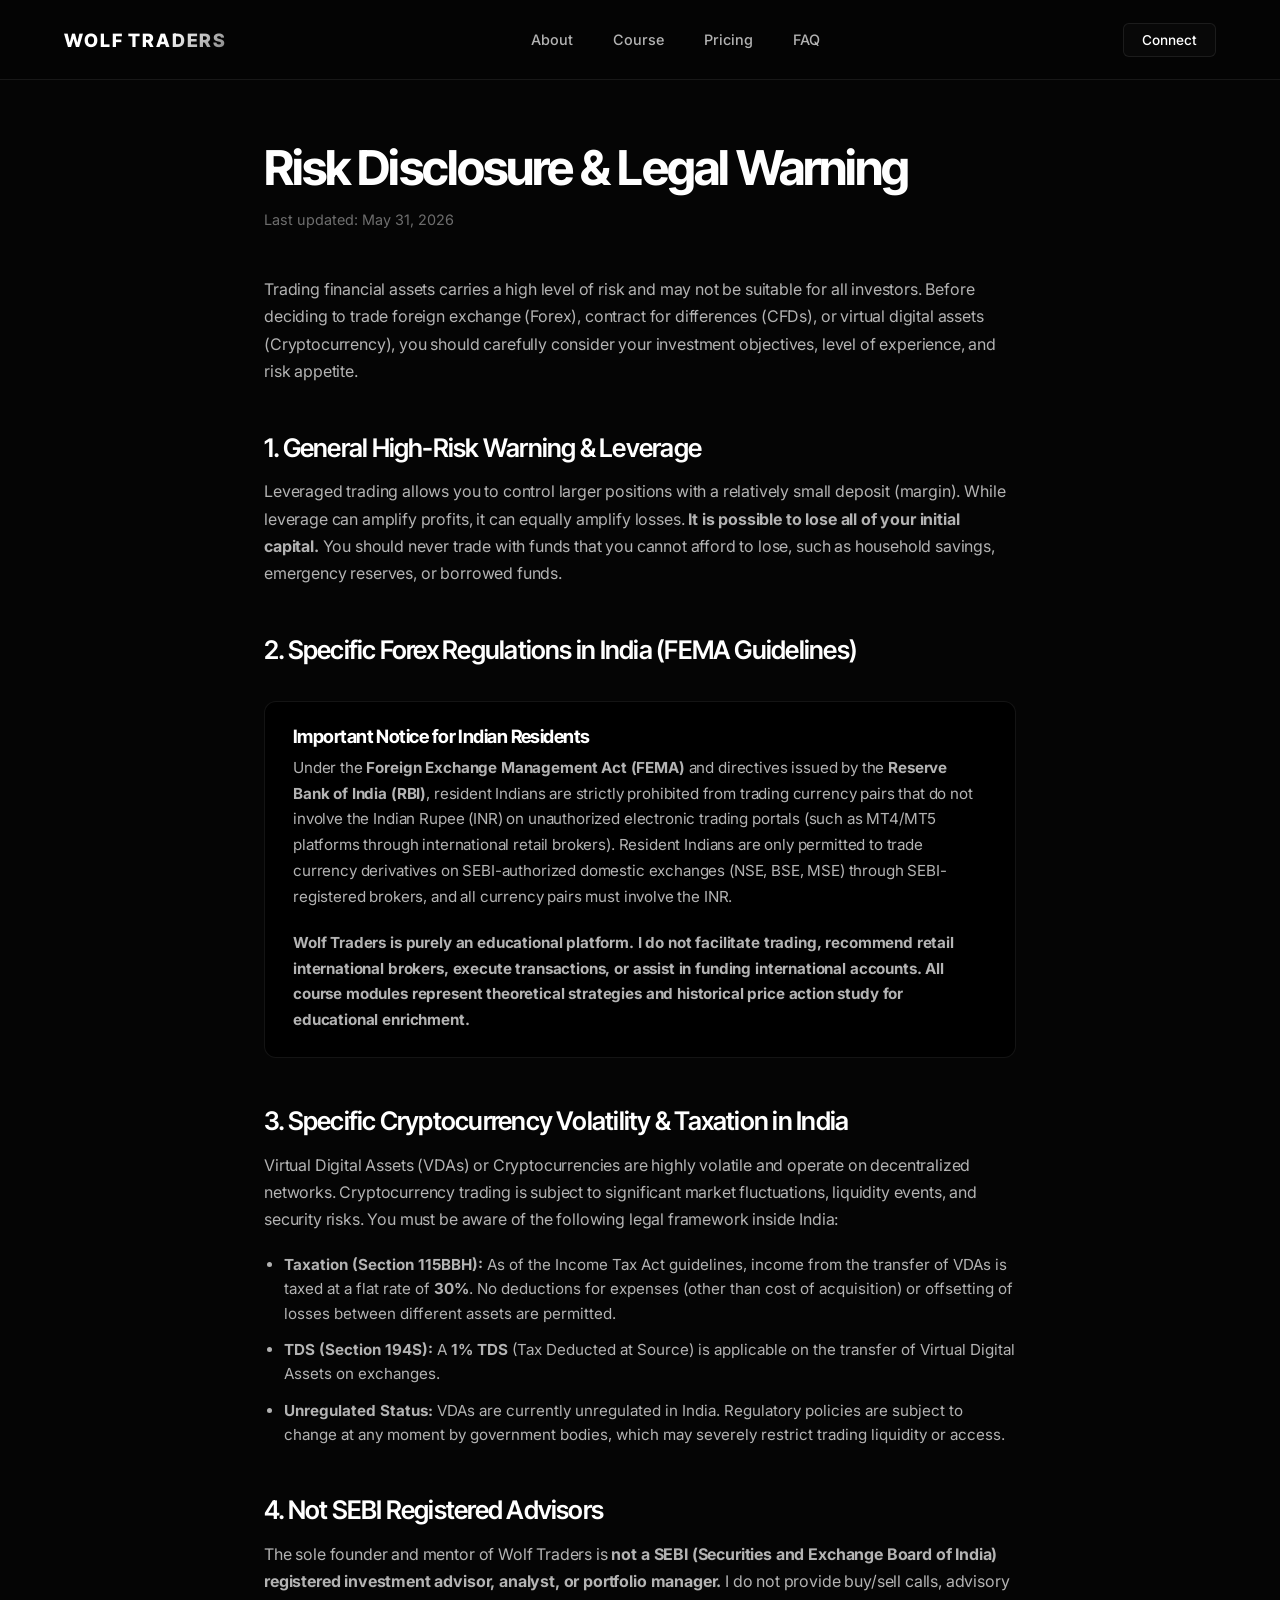
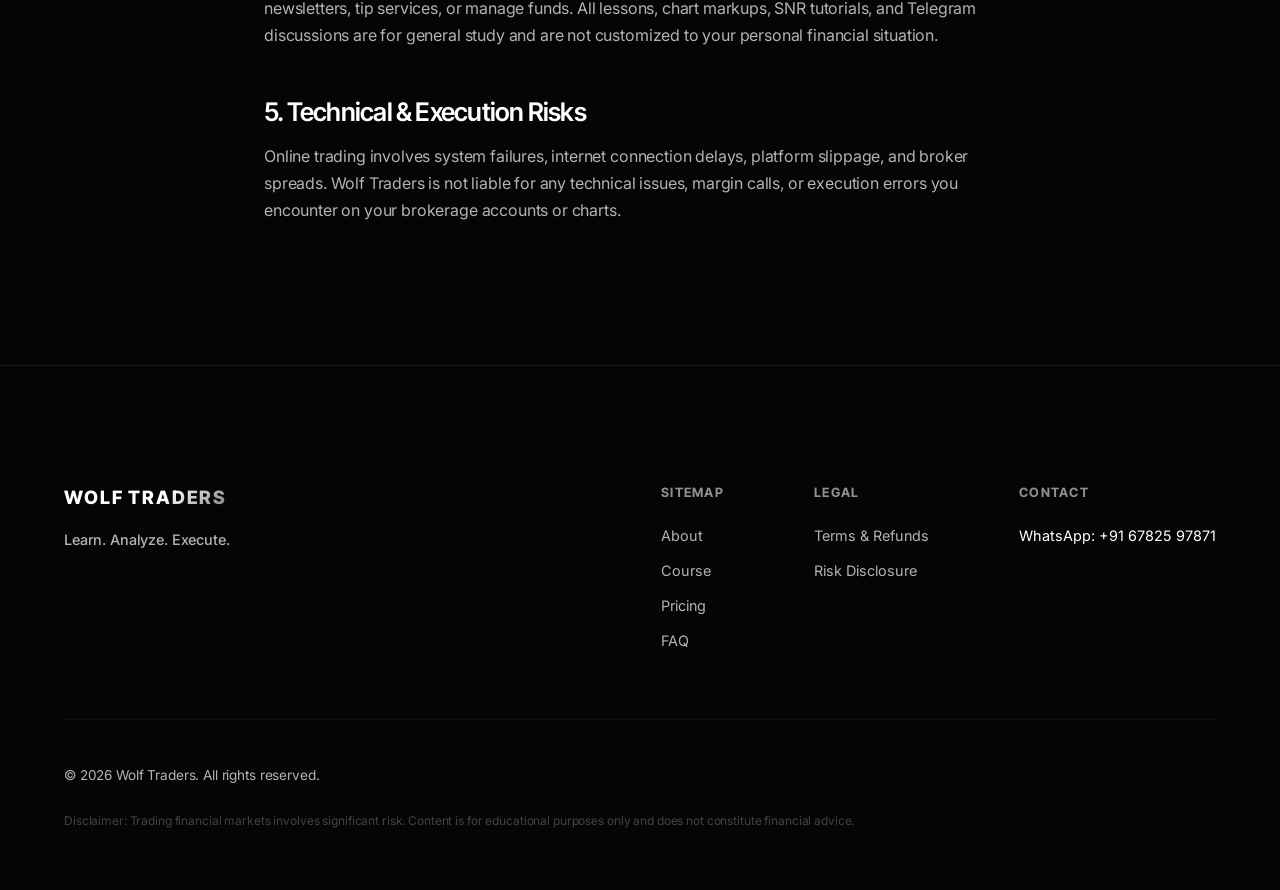
==== risk-disclosure.html @ 2f4d3abe "Add files via upload" ====
<!DOCTYPE html>
<html lang="en">
<head>
    <meta charset="UTF-8">
    <meta name="viewport" content="width=device-width, initial-scale=1.0">
    <meta name="description" content="Risk Disclosure & Legal Disclaimer (Crypto & Forex India) — Wolf Traders.">
    <title>Risk Disclosure — Wolf Traders</title>
    <link rel="stylesheet" href="style.css">
    <!-- Google Fonts -->
    <link rel="preconnect" href="https://fonts.googleapis.com">
    <link rel="preconnect" href="https://fonts.gstatic.com" crossorigin>
    <link href="https://fonts.googleapis.com/css2?family=Inter+Tight:wght@300;400;500;600;700;800&family=Inter:wght@300;400;500;600;700&display=swap" rel="stylesheet">
</head>
<body>
    <!-- Scroll Progress Indicator -->
    <div id="scroll-progress-bar"></div>

    <!-- Navigation Header -->
    <header class="header">
        <div class="header-container">
            <a href="index.html" class="logo-link" id="nav-logo">
                <span class="logo-text">WOLF TRADERS</span>
            </a>
            
            <nav class="nav-menu" id="nav-menu">
                <a href="index.html#about" class="nav-item">About</a>
                <a href="index.html#curriculum" class="nav-item">Course</a>
                <a href="index.html#pricing" class="nav-item">Pricing</a>
                <a href="index.html#faq" class="nav-item">FAQ</a>
            </nav>

            <div class="nav-cta">
                <a href="https://wa.me/916782597871?text=Hi,%20I%20have%20a%20question%20about%20your%20disclaimer." target="_blank" rel="noopener noreferrer" class="btn btn-nav">
                    <span>Connect</span>
                </a>
            </div>
        </div>
    </header>

    <!-- Policy Section -->
    <section class="policy-section">
        <div class="policy-container policy-content">
            <h1>Risk Disclosure & Legal Warning</h1>
            <span class="policy-last-updated">Last updated: May 31, 2026</span>

            <p>Trading financial assets carries a high level of risk and may not be suitable for all investors. Before deciding to trade foreign exchange (Forex), contract for differences (CFDs), or virtual digital assets (Cryptocurrency), you should carefully consider your investment objectives, level of experience, and risk appetite.</p>

            <h2>1. General High-Risk Warning & Leverage</h2>
            <p>Leveraged trading allows you to control larger positions with a relatively small deposit (margin). While leverage can amplify profits, it can equally amplify losses. <strong>It is possible to lose all of your initial capital.</strong> You should never trade with funds that you cannot afford to lose, such as household savings, emergency reserves, or borrowed funds.</p>

            <h2>2. Specific Forex Regulations in India (FEMA Guidelines)</h2>
            <div class="policy-highlight-box">
                <h3>Important Notice for Indian Residents</h3>
                <p>Under the <strong>Foreign Exchange Management Act (FEMA)</strong> and directives issued by the <strong>Reserve Bank of India (RBI)</strong>, resident Indians are strictly prohibited from trading currency pairs that do not involve the Indian Rupee (INR) on unauthorized electronic trading portals (such as MT4/MT5 platforms through international retail brokers). Resident Indians are only permitted to trade currency derivatives on SEBI-authorized domestic exchanges (NSE, BSE, MSE) through SEBI-registered brokers, and all currency pairs must involve the INR.</p>
                <br>
                <p><strong>Wolf Traders is purely an educational platform. I do not facilitate trading, recommend retail international brokers, execute transactions, or assist in funding international accounts. All course modules represent theoretical strategies and historical price action study for educational enrichment.</strong></p>
            </div>

            <h2>3. Specific Cryptocurrency Volatility & Taxation in India</h2>
            <p>Virtual Digital Assets (VDAs) or Cryptocurrencies are highly volatile and operate on decentralized networks. Cryptocurrency trading is subject to significant market fluctuations, liquidity events, and security risks. You must be aware of the following legal framework inside India:</p>
            <ul>
                <li><strong>Taxation (Section 115BBH):</strong> As of the Income Tax Act guidelines, income from the transfer of VDAs is taxed at a flat rate of <strong>30%</strong>. No deductions for expenses (other than cost of acquisition) or offsetting of losses between different assets are permitted.</li>
                <li><strong>TDS (Section 194S):</strong> A <strong>1% TDS</strong> (Tax Deducted at Source) is applicable on the transfer of Virtual Digital Assets on exchanges.</li>
                <li><strong>Unregulated Status:</strong> VDAs are currently unregulated in India. Regulatory policies are subject to change at any moment by government bodies, which may severely restrict trading liquidity or access.</li>
            </ul>

            <h2>4. Not SEBI Registered Advisors</h2>
            <p>The sole founder and mentor of Wolf Traders is <strong>not a SEBI (Securities and Exchange Board of India) registered investment advisor, analyst, or portfolio manager.</strong> I do not provide buy/sell calls, advisory newsletters, tip services, or manage funds. All lessons, chart markups, SNR tutorials, and Telegram discussions are for general study and are not customized to your personal financial situation.</p>

            <h2>5. Technical & Execution Risks</h2>
            <p>Online trading involves system failures, internet connection delays, platform slippage, and broker spreads. Wolf Traders is not liable for any technical issues, margin calls, or execution errors you encounter on your brokerage accounts or charts.</p>
        </div>
    </section>

    <!-- Footer Section -->
    <footer class="footer">
        <div class="container footer-container">
            <div class="footer-top">
                <div class="footer-brand">
                    <a href="index.html" class="logo-link">
                        <span class="logo-text">WOLF TRADERS</span>
                    </a>
                    <p class="footer-tagline">Learn. Analyze. Execute.</p>
                </div>
                <div class="footer-nav-groups">
                    <div class="footer-group">
                        <h5>Sitemap</h5>
                        <a href="index.html#about">About</a>
                        <a href="index.html#curriculum">Course</a>
                        <a href="index.html#pricing">Pricing</a>
                        <a href="index.html#faq">FAQ</a>
                    </div>
                    <div class="footer-group">
                        <h5>Legal</h5>
                        <a href="terms.html">Terms & Refunds</a>
                        <a href="risk-disclosure.html">Risk Disclosure</a>
                    </div>
                    <div class="footer-group">
                        <h5>Contact</h5>
                        <span class="footer-info-item">WhatsApp: +91 67825 97871</span>
                    </div>
                </div>
            </div>
            <div class="footer-bottom">
                <p class="copyright-text">&copy; 2026 Wolf Traders. All rights reserved.</p>
                <div class="footer-bottom-disclaimer">
                    <p>Disclaimer: Trading financial markets involves significant risk. Content is for educational purposes only and does not constitute financial advice.</p>
                </div>
            </div>
        </div>
    </footer>

    <!-- Main JavaScript File -->
    <script src="main.js"></script>
</body>
</html>
---- style.css ----
/* -------------------------------------------------------------
   WOLF TRADERS - CSS Design System & Stylesheet (Minimal Typographic Edition)
   Inspired by Apple, Linear, and Stripe UI
   ------------------------------------------------------------- */

/* Custom Reset & Variables */
:root {
    --bg-primary: #050505;
    --bg-secondary: #0d0d0d;
    --text-primary: #FFFFFF;
    --text-secondary: #B3B3B3;
    
    /* Accents & Glows */
    --accent-silver: #E2E2E2;
    --accent-graphite: #222222;
    --border-color: rgba(255, 255, 255, 0.08);
    --border-color-hover: rgba(255, 255, 255, 0.16);
    
    /* Typography */
    --font-heading: 'Inter Tight', 'Satoshi', 'General Sans', -apple-system, BlinkMacSystemFont, sans-serif;
    --font-body: 'Inter', 'Poppins', -apple-system, BlinkMacSystemFont, sans-serif;
    
    /* Layout */
    --container-width: 1200px;
    --header-height: 80px;
    --transition-smooth: all 0.5s cubic-bezier(0.16, 1, 0.3, 1);
}

*, *::before, *::after {
    box-sizing: border-box;
    margin: 0;
    padding: 0;
}

html {
    scroll-behavior: smooth;
    background-color: var(--bg-primary);
    color: var(--text-primary);
    font-family: var(--font-body);
    -webkit-font-smoothing: antialiased;
    -moz-osx-font-smoothing: grayscale;
}

body {
    overflow-x: hidden;
}

/* Custom Scrollbar */
::-webkit-scrollbar {
    width: 8px;
}

::-webkit-scrollbar-track {
    background: var(--bg-primary);
}

::-webkit-scrollbar-thumb {
    background: #222222;
    border-radius: 4px;
    border: 2px solid var(--bg-primary);
}

::-webkit-scrollbar-thumb:hover {
    background: #333333;
}

/* Base Typography */
h1, h2, h3, h4, h5, h6 {
    font-family: var(--font-heading);
    font-weight: 700;
    letter-spacing: -0.03em;
    line-height: 1.15;
    color: var(--text-primary);
}

p {
    line-height: 1.7;
    color: var(--text-secondary);
    font-size: 1rem;
    font-weight: 400;
    letter-spacing: -0.01em;
}

a {
    color: inherit;
    text-decoration: none;
}

/* Utilities */
.container {
    width: 100%;
    max-width: var(--container-width);
    margin: 0 auto;
    padding: 0 24px;
}

.highlight-text {
    background: linear-gradient(135deg, #FFFFFF 40%, rgba(255, 255, 255, 0.4) 100%);
    -webkit-background-clip: text;
    -webkit-text-fill-color: transparent;
}

/* Buttons */
.btn {
    display: inline-flex;
    align-items: center;
    justify-content: center;
    gap: 10px;
    font-family: var(--font-body);
    font-size: 0.95rem;
    font-weight: 500;
    padding: 14px 28px;
    border-radius: 8px;
    cursor: pointer;
    transition: var(--transition-smooth);
    border: 1px solid transparent;
}

.btn-primary {
    background-color: #FFFFFF;
    color: #000000;
    box-shadow: 0 4px 20px rgba(255, 255, 255, 0.08);
}

.btn-primary:hover {
    transform: translateY(-2px);
    box-shadow: 0 8px 30px rgba(255, 255, 255, 0.2);
}

.btn-secondary {
    background-color: rgba(255, 255, 255, 0.02);
    color: var(--text-primary);
    border: 1px solid var(--border-color);
    backdrop-filter: blur(8px);
    -webkit-backdrop-filter: blur(8px);
}

.btn-secondary:hover {
    background-color: rgba(255, 255, 255, 0.06);
    border-color: var(--border-color-hover);
    transform: translateY(-2px);
}

.btn-nav {
    font-size: 0.85rem;
    padding: 8px 18px;
    background-color: rgba(255, 255, 255, 0.02);
    border: 1px solid var(--border-color);
    color: var(--text-primary);
    border-radius: 6px;
}

.btn-nav:hover {
    border-color: var(--border-color-hover);
    background-color: rgba(255, 255, 255, 0.05);
}

.btn-full-width {
    width: 100%;
}

/* Scroll Progress Bar */
#scroll-progress-bar {
    position: fixed;
    top: 0;
    left: 0;
    height: 3px;
    background: linear-gradient(90deg, #333333, #FFFFFF);
    width: 0%;
    z-index: 1000;
    transition: width 0.1s ease-out;
}

/* Header & Navigation */
.header {
    position: fixed;
    top: 0;
    left: 0;
    width: 100%;
    height: var(--header-height);
    background-color: rgba(5, 5, 5, 0.7);
    backdrop-filter: blur(20px);
    -webkit-backdrop-filter: blur(20px);
    border-bottom: 1px solid var(--border-color);
    z-index: 999;
    transition: var(--transition-smooth);
}

.header-container {
    height: 100%;
    display: flex;
    align-items: center;
    justify-content: space-between;
    max-width: var(--container-width);
    margin: 0 auto;
    padding: 0 24px;
}

.logo-link {
    color: var(--text-primary);
    font-weight: 800;
    font-size: 1.15rem;
    letter-spacing: 0.1em;
    font-family: var(--font-heading);
    transition: var(--transition-smooth);
}

.logo-text {
    background: linear-gradient(135deg, #FFFFFF 60%, rgba(255, 255, 255, 0.5) 100%);
    -webkit-background-clip: text;
    -webkit-text-fill-color: transparent;
}

.nav-menu {
    display: flex;
    align-items: center;
    gap: 40px;
}

.nav-item {
    font-size: 0.9rem;
    font-weight: 500;
    color: var(--text-secondary);
    transition: var(--transition-smooth);
    position: relative;
    padding: 6px 0;
}

.nav-item::after {
    content: '';
    position: absolute;
    bottom: 0;
    left: 0;
    width: 0;
    height: 1px;
    background-color: #FFFFFF;
    transition: var(--transition-smooth);
}

.nav-item:hover {
    color: var(--text-primary);
}

.nav-item:hover::after {
    width: 100%;
}

.mobile-nav-toggle {
    display: none;
    flex-direction: column;
    justify-content: space-between;
    width: 20px;
    height: 12px;
    background: transparent;
    border: none;
    cursor: pointer;
    z-index: 1001;
}

.mobile-nav-toggle .bar {
    width: 100%;
    height: 2px;
    background-color: var(--text-primary);
    transition: var(--transition-smooth);
}

/* Hero Section */
.section-hero {
    position: relative;
    min-height: 100vh;
    padding-top: calc(var(--header-height) + 80px);
    padding-bottom: 100px;
    display: flex;
    align-items: center;
    overflow: hidden;
}

.hero-grid-bg {
    position: absolute;
    top: 0;
    left: 0;
    width: 100%;
    height: 100%;
    z-index: 0;
    background-image: 
        linear-gradient(rgba(255, 255, 255, 0.02) 1px, transparent 1px),
        linear-gradient(90deg, rgba(255, 255, 255, 0.02) 1px, transparent 1px);
    background-size: 50px 50px;
    background-position: center;
    pointer-events: none;
    mask-image: radial-gradient(circle at 50% 40%, rgba(0, 0, 0, 1) 15%, rgba(0, 0, 0, 0) 75%);
    -webkit-mask-image: radial-gradient(circle at 50% 40%, rgba(0, 0, 0, 1) 15%, rgba(0, 0, 0, 0) 75%);
}

.hero-glow {
    position: absolute;
    top: 35%;
    left: 50%;
    transform: translate(-50%, -50%);
    width: 700px;
    height: 700px;
    background: radial-gradient(circle, rgba(255, 255, 255, 0.03) 0%, rgba(0, 0, 0, 0) 70%);
    z-index: 0;
    pointer-events: none;
    border-radius: 50%;
    animation: pulseGlow 10s infinite alternate ease-in-out;
}

@keyframes pulseGlow {
    0% { opacity: 0.8; transform: translate(-50%, -50%) scale(0.95); }
    100% { opacity: 1; transform: translate(-50%, -50%) scale(1.05); }
}

.hero-container {
    position: relative;
    z-index: 1;
}

.hero-content {
    max-width: 860px;
    margin: 0 auto;
    text-align: center;
}

.hero-badge {
    display: inline-flex;
    align-items: center;
    background-color: rgba(255, 255, 255, 0.02);
    border: 1px solid var(--border-color);
    padding: 8px 18px;
    border-radius: 100px;
    font-size: 0.75rem;
    font-weight: 600;
    color: var(--text-secondary);
    letter-spacing: 0.1em;
    text-transform: uppercase;
    margin-bottom: 36px;
    backdrop-filter: blur(4px);
}

.hero-title {
    font-size: 4.5rem;
    line-height: 1.1;
    margin-bottom: 28px;
    font-weight: 800;
    letter-spacing: -0.04em;
}

.hero-desc {
    font-size: 1.3rem;
    color: var(--text-secondary);
    margin-bottom: 48px;
    line-height: 1.6;
    font-weight: 300;
    max-width: 700px;
    margin-left: auto;
    margin-right: auto;
}

.hero-actions {
    display: flex;
    justify-content: center;
    gap: 18px;
    margin-bottom: 100px;
}

.hero-features-row {
    display: flex;
    justify-content: center;
    flex-wrap: wrap;
    gap: 36px;
    border-top: 1px solid var(--border-color);
    padding-top: 48px;
}

.hero-feature-item {
    display: flex;
    align-items: center;
    gap: 12px;
    color: var(--text-secondary);
    font-size: 0.9rem;
    font-weight: 500;
}

.hero-feature-item svg {
    opacity: 0.5;
}

/* Sections Structure */
section {
    padding: 160px 0;
    position: relative;
    border-bottom: 1px solid rgba(255, 255, 255, 0.015);
}

.section-header {
    max-width: 680px;
    margin-bottom: 90px;
}

.section-subtitle {
    display: block;
    font-family: var(--font-heading);
    font-size: 0.75rem;
    font-weight: 600;
    text-transform: uppercase;
    letter-spacing: 0.15em;
    color: var(--text-secondary);
    margin-bottom: 18px;
    opacity: 0.7;
}

.section-title {
    font-size: 3rem;
    margin-bottom: 24px;
    line-height: 1.15;
    letter-spacing: -0.03em;
    font-weight: 700;
}

.section-desc {
    font-size: 1.15rem;
    color: var(--text-secondary);
    font-weight: 300;
    line-height: 1.6;
}

/* Section 2: About */
.about-grid {
    display: grid;
    grid-template-columns: repeat(4, 1fr);
    gap: 24px;
}

/* Premium Dynamic Interactive Card System */
.premium-card {
    position: relative;
    background: #000000;
    border: 1px solid var(--border-color);
    border-radius: 16px;
    padding: 48px 36px;
    overflow: hidden;
    transition: background-color 0.3s ease, border-color 0.3s ease, box-shadow 0.3s ease;
    cursor: pointer;
}

.premium-card:hover {
    border-color: rgba(255, 255, 255, 0.12);
    background-color: #0c0c0c;
    box-shadow: 0 12px 30px rgba(0, 0, 0, 0.4);
}

.col-num {
    font-family: var(--font-heading);
    font-size: 1rem;
    font-weight: 600;
    color: var(--text-primary);
    opacity: 0.5;
    margin-bottom: 20px;
    display: inline-flex;
    align-items: center;
    gap: 8px;
}

.col-num::after {
    content: '';
    display: inline-block;
    width: 24px;
    height: 1px;
    background-color: var(--border-color);
}

.premium-card h3 {
    font-size: 1.35rem;
    margin-bottom: 12px;
    font-weight: 600;
    color: var(--text-primary);
}

.premium-card p {
    font-size: 0.9rem;
    line-height: 1.65;
    color: var(--text-secondary);
}



/* Section 5: Course Curriculum */
.timeline-container {
    max-width: 840px;
    margin: 0 auto;
    border-top: 1px solid var(--border-color);
}

.timeline-item {
    border-bottom: 1px solid var(--border-color);
    transition: var(--transition-smooth);
}

.timeline-header {
    display: flex;
    align-items: center;
    justify-content: space-between;
    padding: 36px 0;
    cursor: pointer;
    user-select: none;
}

.timeline-marker {
    display: flex;
    align-items: center;
    justify-content: center;
    width: 46px;
    height: 46px;
    border-radius: 50%;
    background-color: var(--bg-secondary);
    border: 1px solid var(--border-color);
    margin-right: 28px;
    flex-shrink: 0;
    transition: var(--transition-smooth);
}

.timeline-num {
    font-family: var(--font-heading);
    font-size: 0.95rem;
    font-weight: 600;
    color: var(--text-secondary);
}

.timeline-info {
    flex-grow: 1;
    margin-right: 28px;
}

.timeline-info h3 {
    font-size: 1.4rem;
    font-weight: 600;
    margin-bottom: 8px;
    transition: var(--transition-smooth);
}

.timeline-summary {
    font-size: 0.95rem;
    color: var(--text-secondary);
}

.timeline-toggle-icon {
    position: relative;
    width: 14px;
    height: 14px;
    flex-shrink: 0;
    transition: var(--transition-smooth);
}

.timeline-toggle-icon::before,
.timeline-toggle-icon::after {
    content: '';
    position: absolute;
    background-color: var(--text-secondary);
    transition: var(--transition-smooth);
}

.timeline-toggle-icon::before {
    top: 6px;
    left: 0;
    width: 14px;
    height: 2px;
}

.timeline-toggle-icon::after {
    top: 0;
    left: 6px;
    width: 2px;
    height: 14px;
}

.timeline-content {
    max-height: 0;
    overflow: hidden;
    transition: max-height 0.5s cubic-bezier(0.16, 1, 0.3, 1);
}

.timeline-inner-content {
    padding-bottom: 44px;
    padding-left: 74px;
    max-width: 700px;
}

.timeline-inner-content p {
    font-size: 0.95rem;
    color: var(--text-secondary);
    line-height: 1.6;
}

/* Expand state */
.timeline-item.active {
    background-color: rgba(255, 255, 255, 0.015);
}

.timeline-item.active .timeline-marker {
    border-color: #FFFFFF;
    background-color: #FFFFFF;
}

.timeline-item.active .timeline-num {
    color: #000000;
}

.timeline-item.active .timeline-info h3 {
    color: #FFFFFF;
}

.timeline-item.active .timeline-toggle-icon {
    transform: rotate(135deg);
}

.timeline-item.active .timeline-toggle-icon::before,
.timeline-item.active .timeline-toggle-icon::after {
    background-color: #FFFFFF;
}

/* Section 8: Pricing */
.section-pricing {
    background-color: var(--bg-primary);
    overflow: hidden;
    border-top: 1px solid rgba(255, 255, 255, 0.02);
}

.pricing-grid {
    position: relative;
    z-index: 1;
    display: grid;
    grid-template-columns: repeat(2, 1fr);
    gap: 32px;
    max-width: 960px;
    margin: 0 auto;
}

.pricing-card {
    background-color: #000000;
    border: 1px solid var(--border-color);
    border-radius: 12px;
    padding: 44px 36px;
    text-align: left;
    display: flex;
    flex-direction: column;
    transition: background-color 0.3s ease, border-color 0.3s ease, box-shadow 0.3s ease;
}

.pricing-card:hover {
    border-color: rgba(255, 255, 255, 0.12);
    background-color: #0a0a0a;
    box-shadow: 0 12px 30px rgba(0, 0, 0, 0.4);
}

.pricing-card .pricing-header-info h3 {
    font-size: 1.6rem;
    margin-bottom: 8px;
    text-align: left;
}

.pricing-card .pricing-header-info p {
    font-size: 0.9rem;
    color: var(--text-secondary);
    margin: 0 0 32px 0;
    max-width: 100%;
    line-height: 1.5;
    text-align: left;
}

.pricing-card .pricing-amount-block {
    display: flex;
    align-items: baseline;
    justify-content: flex-start;
    gap: 6px;
    margin-bottom: 32px;
}

.pricing-card .pricing-amount-block .currency {
    font-family: var(--font-heading);
    font-size: 1.75rem;
    font-weight: 500;
}

.pricing-card .pricing-amount-block .amount {
    font-family: var(--font-heading);
    font-size: 3.5rem;
    font-weight: 800;
    line-height: 1;
}

.pricing-card .pricing-amount-block .period {
    font-size: 0.95rem;
    opacity: 0.6;
}

.pricing-card .pricing-includes-divider {
    font-family: var(--font-heading);
    font-size: 0.7rem;
    font-weight: 600;
    text-transform: uppercase;
    letter-spacing: 0.12em;
    color: var(--text-secondary);
    margin-bottom: 24px;
    display: flex;
    align-items: center;
    gap: 16px;
    opacity: 0.6;
}

.pricing-card .pricing-includes-divider::before {
    display: none;
}

.pricing-card .pricing-includes-divider::after {
    content: '';
    flex-grow: 1;
    height: 1px;
    background-color: var(--border-color);
}

.pricing-card .pricing-features {
    list-style: none;
    display: flex;
    flex-direction: column;
    gap: 18px;
    margin: 0 0 44px 0;
    padding: 0;
    max-width: 100%;
    text-align: left;
}

.pricing-card .pricing-features li {
    display: flex;
    align-items: flex-start;
    gap: 12px;
    font-size: 0.9rem;
    color: var(--text-secondary);
    line-height: 1.4;
}

.pricing-card .pricing-features li svg {
    margin-top: 2px;
    flex-shrink: 0;
}

.pricing-check-icon {
    color: #FFFFFF;
}

/* Section 9: FAQ */
.faq-container {
    max-width: 840px;
    margin: 0 auto;
    border-top: 1px solid var(--border-color);
}

.faq-item {
    border-bottom: 1px solid var(--border-color);
    transition: var(--transition-smooth);
}

.faq-question {
    display: flex;
    align-items: center;
    justify-content: space-between;
    padding: 36px 0;
    cursor: pointer;
    user-select: none;
}

.faq-question h3 {
    font-size: 1.3rem;
    font-weight: 500;
    transition: var(--transition-smooth);
}

.faq-toggle-icon {
    position: relative;
    width: 12px;
    height: 12px;
    flex-shrink: 0;
    transition: var(--transition-smooth);
}

.faq-toggle-icon::before,
.faq-toggle-icon::after {
    content: '';
    position: absolute;
    background-color: var(--text-secondary);
    transition: var(--transition-smooth);
}

.faq-toggle-icon::before {
    top: 5px;
    left: 0;
    width: 12px;
    height: 2px;
}

.faq-toggle-icon::after {
    top: 0;
    left: 5px;
    width: 2px;
    height: 12px;
}

.faq-answer {
    max-height: 0;
    overflow: hidden;
    transition: max-height 0.5s cubic-bezier(0.16, 1, 0.3, 1);
}

.faq-inner-answer {
    padding-bottom: 36px;
    max-width: 740px;
}

.faq-inner-answer p {
    font-size: 0.95rem;
    line-height: 1.7;
}

/* Expand state FAQ */
.faq-item.active .faq-question h3 {
    color: #FFFFFF;
}

.faq-item.active .faq-toggle-icon {
    transform: rotate(135deg);
}

.faq-item.active .faq-toggle-icon::before,
.faq-item.active .faq-toggle-icon::after {
    background-color: #FFFFFF;
}

/* Footer Section */
.footer {
    background-color: var(--bg-primary);
    border-top: 1px solid var(--border-color);
    padding: 120px 0 60px 0;
}

.footer-container {
    display: flex;
    flex-direction: column;
    gap: 70px;
}

.footer-top {
    display: flex;
    justify-content: space-between;
    flex-wrap: wrap;
    gap: 48px;
}

.footer-brand {
    max-width: 300px;
}

.footer-tagline {
    font-size: 0.9rem;
    margin-top: 20px;
    font-weight: 500;
}

.footer-nav-groups {
    display: flex;
    gap: 90px;
    flex-wrap: wrap;
}

.footer-group {
    display: flex;
    flex-direction: column;
    gap: 18px;
}

.footer-group h5 {
    font-size: 0.8rem;
    text-transform: uppercase;
    letter-spacing: 0.1em;
    color: var(--text-secondary);
    margin-bottom: 8px;
    opacity: 0.8;
}

.footer-group a {
    font-size: 0.9rem;
    color: var(--text-secondary);
    transition: var(--transition-smooth);
}

.footer-group a:hover {
    color: #FFFFFF;
}

.footer-info-item {
    font-size: 0.9rem;
}

.footer-bottom {
    border-top: 1px solid rgba(255, 255, 255, 0.03);
    padding-top: 44px;
    display: flex;
    flex-direction: column;
    gap: 24px;
}

.copyright-text {
    font-size: 0.85rem;
    color: var(--text-secondary);
}

.footer-bottom-disclaimer {
    max-width: 960px;
}

.footer-bottom-disclaimer p {
    font-size: 0.75rem;
    color: var(--text-secondary);
    opacity: 0.35;
    line-height: 1.6;
}

/* Fade Up Animations */
.animate-fade-in {
    opacity: 0;
    transform: translateY(24px);
    transition: opacity 1.2s cubic-bezier(0.16, 1, 0.3, 1), transform 1.2s cubic-bezier(0.16, 1, 0.3, 1);
}

.animate-fade-in.visible {
    opacity: 1;
    transform: translateY(0);
}

.animate-text-reveal {
    opacity: 0;
    transform: translateY(34px);
    transition: opacity 1.4s cubic-bezier(0.16, 1, 0.3, 1), transform 1.4s cubic-bezier(0.16, 1, 0.3, 1);
}

.animate-text-reveal.visible {
    opacity: 1;
    transform: translateY(0);
}

/* Mobile Responsiveness */
@media (max-width: 1024px) {
    .about-grid {
        grid-template-columns: repeat(2, 1fr);
    }

    .timeline-container {
        max-width: 100%;
    }
}

@media (max-width: 768px) {
    :root {
        --header-height: 70px;
    }
    
    section {
        padding: 90px 0;
    }

    .section-title {
        font-size: 2.35rem;
    }

    .hero-title {
        font-size: 2.85rem;
    }

    .hero-desc {
        font-size: 1.15rem;
    }

    .hero-actions {
        flex-direction: column;
        align-items: center;
        gap: 12px;
    }

    .hero-actions .btn {
        width: 100%;
        max-width: 320px;
    }

    .mobile-nav-toggle {
        display: flex;
    }

    .nav-menu {
        position: fixed;
        top: var(--header-height);
        left: 0;
        width: 100%;
        height: calc(100vh - var(--header-height));
        background-color: var(--bg-primary);
        flex-direction: column;
        align-items: flex-start;
        padding: 40px 24px;
        gap: 28px;
        transform: translateY(-100%);
        opacity: 0;
        transition: transform 0.5s cubic-bezier(0.16, 1, 0.3, 1), opacity 0.5s cubic-bezier(0.16, 1, 0.3, 1);
        z-index: 1000;
        border-top: 1px solid var(--border-color);
        pointer-events: none;
    }

    .nav-menu.active {
        transform: translateY(0);
        opacity: 1;
        pointer-events: auto;
    }

    .nav-cta {
        display: none;
    }

    .nav-item {
        font-size: 1.3rem;
        font-weight: 500;
    }

    .about-grid {
        grid-template-columns: 1fr;
    }

    .pricing-grid {
        grid-template-columns: 1fr;
        gap: 24px;
    }

    .pricing-card {
        padding: 40px 24px;
    }

    /* Hamburger Animation */
    .mobile-nav-toggle.active .bar:nth-child(1) {
        transform: translateY(5px) rotate(45deg);
    }
    
    .mobile-nav-toggle.active .bar:nth-child(2) {
        opacity: 0;
    }
    
    .mobile-nav-toggle.active .bar:nth-child(3) {
        transform: translateY(-5px) rotate(-45deg);
    }

    .timeline-inner-content {
        padding-left: 20px;
        padding-bottom: 24px;
    }
}

/* Extra Mobile Phone Responsiveness */
@media (max-width: 480px) {
    :root {
        --header-height: 65px;
    }

    section {
        padding: 60px 0;
    }

    .hero-title {
        font-size: 2.25rem;
        margin-bottom: 20px;
    }

    .hero-desc {
        font-size: 1rem;
        margin-bottom: 32px;
    }

    .hero-features-row {
        gap: 16px;
        padding-top: 32px;
    }

    .hero-feature-item {
        font-size: 0.85rem;
        gap: 8px;
    }

    .section-title {
        font-size: 1.85rem;
        margin-bottom: 16px;
    }

    .section-header {
        margin-bottom: 44px;
    }

    .timeline-marker {
        width: 38px;
        height: 38px;
        margin-right: 16px;
    }

    .timeline-num {
        font-size: 0.85rem;
    }

    .timeline-info {
        margin-right: 16px;
    }

    .timeline-info h3 {
        font-size: 1.15rem;
    }

    .timeline-summary {
        font-size: 0.85rem;
    }

    .timeline-inner-content {
        padding-left: 0;
    }

    .premium-card {
        padding: 32px 20px;
    }

    .pricing-card {
        padding: 32px 20px;
    }

    .pricing-card .pricing-header-info h3 {
        font-size: 1.4rem;
    }

    .pricing-card .pricing-amount-block .amount {
        font-size: 2.85rem;
    }

    .policy-content h1 {
        font-size: 2.2rem;
    }

    .policy-content h2 {
        font-size: 1.35rem;
        margin-top: 36px;
    }
}


/* Policy & Disclaimer Pages */
.policy-section {
    padding-top: calc(var(--header-height) + 60px);
    padding-bottom: 120px;
    background-color: var(--bg-primary);
}

.policy-container {
    max-width: 800px;
    margin: 0 auto;
    padding: 0 24px;
}

.policy-content h1 {
    font-size: 3rem;
    margin-bottom: 16px;
    letter-spacing: -0.04em;
}

.policy-last-updated {
    font-size: 0.9rem;
    color: var(--text-secondary);
    opacity: 0.6;
    margin-bottom: 48px;
    display: block;
}

.policy-content h2 {
    font-size: 1.6rem;
    margin-top: 48px;
    margin-bottom: 16px;
    font-weight: 600;
}

.policy-content p {
    margin-bottom: 20px;
    font-size: 1rem;
    line-height: 1.7;
    color: var(--text-secondary);
}

.policy-content ul {
    margin-bottom: 24px;
    padding-left: 20px;
}

.policy-content li {
    margin-bottom: 12px;
    color: var(--text-secondary);
    font-size: 0.95rem;
    line-height: 1.6;
}

.policy-highlight-box {
    background-color: #000000;
    border: 1px solid var(--border-color);
    padding: 24px 28px;
    border-radius: 12px;
    margin: 36px 0;
}

.policy-highlight-box h3 {
    font-size: 1.15rem;
    margin-bottom: 8px;
    color: var(--text-primary);
}

.policy-highlight-box p {
    margin-bottom: 0;
    font-size: 0.95rem;
    color: var(--text-secondary);
}

/* Featured pricing card styling */
.pricing-card.featured {
    border-color: rgba(255, 255, 255, 0.2);
    box-shadow: 0 10px 40px rgba(255, 255, 255, 0.05);
    position: relative;
    transform: scale(1.02);
}

/* Subtle glow overlay on top right of featured card */
.pricing-card.featured::before {
    content: '';
    position: absolute;
    top: 0;
    left: 0;
    width: 100%;
    height: 100%;
    border-radius: 16px;
    background: radial-gradient(circle at top right, rgba(255, 255, 255, 0.04), transparent 60%);
    pointer-events: none;
}

/* Featured Badge styling */
.featured-badge {
    position: absolute;
    top: -14px;
    right: 24px;
    background-color: #FFFFFF;
    color: #000000;
    font-size: 0.75rem;
    font-weight: 700;
    text-transform: uppercase;
    letter-spacing: 0.06em;
    padding: 4px 14px;
    border-radius: 99px;
    box-shadow: 0 4px 12px rgba(255, 255, 255, 0.15);
}

/* Media query adjustment for transformed scaling on mobile screens */
@media (max-width: 768px) {
    .pricing-card.featured {
        transform: scale(1);
        margin-top: 12px;
    }
}

/* =============================================================
   UPI Checkout Modal Styles
   ============================================================= */
.modal-overlay {
    position: fixed;
    top: 0;
    left: 0;
    width: 100%;
    height: 100%;
    background-color: rgba(5, 5, 5, 0.9);
    backdrop-filter: blur(12px);
    -webkit-backdrop-filter: blur(12px);
    display: flex;
    align-items: center;
    justify-content: center;
    z-index: 10000;
    opacity: 0;
    pointer-events: none;
    transition: opacity 0.4s cubic-bezier(0.16, 1, 0.3, 1);
}

.modal-overlay.active {
    opacity: 1;
    pointer-events: auto;
}

.modal-card {
    background-color: #0c0c0c;
    border: 1px solid var(--border-color);
    border-radius: 16px;
    width: 90%;
    max-width: 440px;
    padding: 36px 32px;
    position: relative;
    transform: translateY(20px);
    transition: transform 0.4s cubic-bezier(0.16, 1, 0.3, 1);
    box-shadow: 0 24px 60px rgba(0, 0, 0, 0.8);
}

.modal-overlay.active .modal-card {
    transform: translateY(0);
}

.modal-close-btn {
    position: absolute;
    top: 20px;
    right: 20px;
    background: transparent;
    border: none;
    color: var(--text-secondary);
    font-size: 1.8rem;
    cursor: pointer;
    line-height: 1;
    transition: color 0.2s ease;
}

.modal-close-btn:hover {
    color: #FFFFFF;
}

.modal-header {
    text-align: center;
    margin-bottom: 28px;
}

.modal-badge {
    display: inline-block;
    background-color: rgba(255, 255, 255, 0.04);
    color: var(--text-secondary);
    border: 1px solid var(--border-color);
    font-size: 0.7rem;
    font-weight: 600;
    text-transform: uppercase;
    letter-spacing: 0.08em;
    padding: 4px 12px;
    border-radius: 99px;
    margin-bottom: 12px;
}

.modal-header h3 {
    font-size: 1.45rem;
    font-weight: 700;
    margin-bottom: 8px;
}

.modal-price-block {
    display: flex;
    align-items: baseline;
    justify-content: center;
    gap: 4px;
}

.modal-price-block .currency {
    font-size: 1.25rem;
    font-weight: 500;
}

.modal-price-block #modal-plan-amount {
    font-family: var(--font-heading);
    font-size: 2.25rem;
    font-weight: 800;
    line-height: 1;
}

.modal-price-block .period {
    font-size: 0.85rem;
    opacity: 0.6;
}

/* Modal Body */
.qr-container {
    text-align: center;
    margin-bottom: 28px;
}

.qr-instruction {
    font-size: 0.85rem;
    color: var(--text-secondary);
    margin-bottom: 16px;
    line-height: 1.45;
}

.qr-wrapper {
    background-color: #FFFFFF;
    padding: 16px;
    border-radius: 12px;
    display: inline-block;
    box-shadow: 0 4px 20px rgba(255, 255, 255, 0.05);
}

.qr-wrapper img {
    display: block;
    width: 180px;
    height: 180px;
}

.mobile-upi-pay-wrapper {
    display: block;
    margin-bottom: 28px;
    text-align: center;
}

/* Screenshot instruction area */
.screenshot-instruction-wrapper {
    background-color: rgba(255, 255, 255, 0.02);
    border: 1px dashed var(--border-color);
    border-radius: 12px;
    padding: 18px;
    margin-bottom: 28px;
    text-align: center;
}

.screenshot-title {
    font-size: 0.9rem;
    font-weight: 600;
    color: var(--text-primary);
    margin-bottom: 8px;
    letter-spacing: -0.01em;
}

.screenshot-desc {
    font-size: 0.8rem;
    color: var(--text-secondary);
    line-height: 1.5;
}

/* UPI App Buttons Grid for Mobile */
.upi-apps-grid {
    display: flex;
    flex-direction: column;
    gap: 12px;
    margin-bottom: 16px;
}

.btn-upi-app {
    font-size: 0.9rem;
    font-weight: 600;
    padding: 14px 20px;
    border-radius: 8px;
    display: flex;
    align-items: center;
    justify-content: center;
    transition: var(--transition-smooth);
    border: none;
    cursor: pointer;
}

.btn-gpay {
    background-color: #FFFFFF;
    color: #000000;
    border: 1px solid var(--border-color);
}

.btn-gpay:hover {
    background-color: #f5f5f5;
}

.btn-phonepe {
    background-color: #5f259f;
    color: #FFFFFF;
}

.btn-phonepe:hover {
    background-color: #4f1d85;
}

.btn-paytm {
    background-color: #00baf2;
    color: #FFFFFF;
}

.btn-paytm:hover {
    background-color: #00a4d5;
}

/* Button States */
button:disabled {
    opacity: 0.35;
    cursor: not-allowed;
    pointer-events: none;
}

/* Media Query to show/hide QR Code and UPI Intent Button */
@media (max-width: 600px) {
    .qr-container {
        display: none; /* Hide QR code on mobile devices */
    }
    .mobile-upi-pay-wrapper {
        display: block; /* Show direct payment button on mobile */
    }
    .modal-card {
        padding: 28px 24px;
    }
}
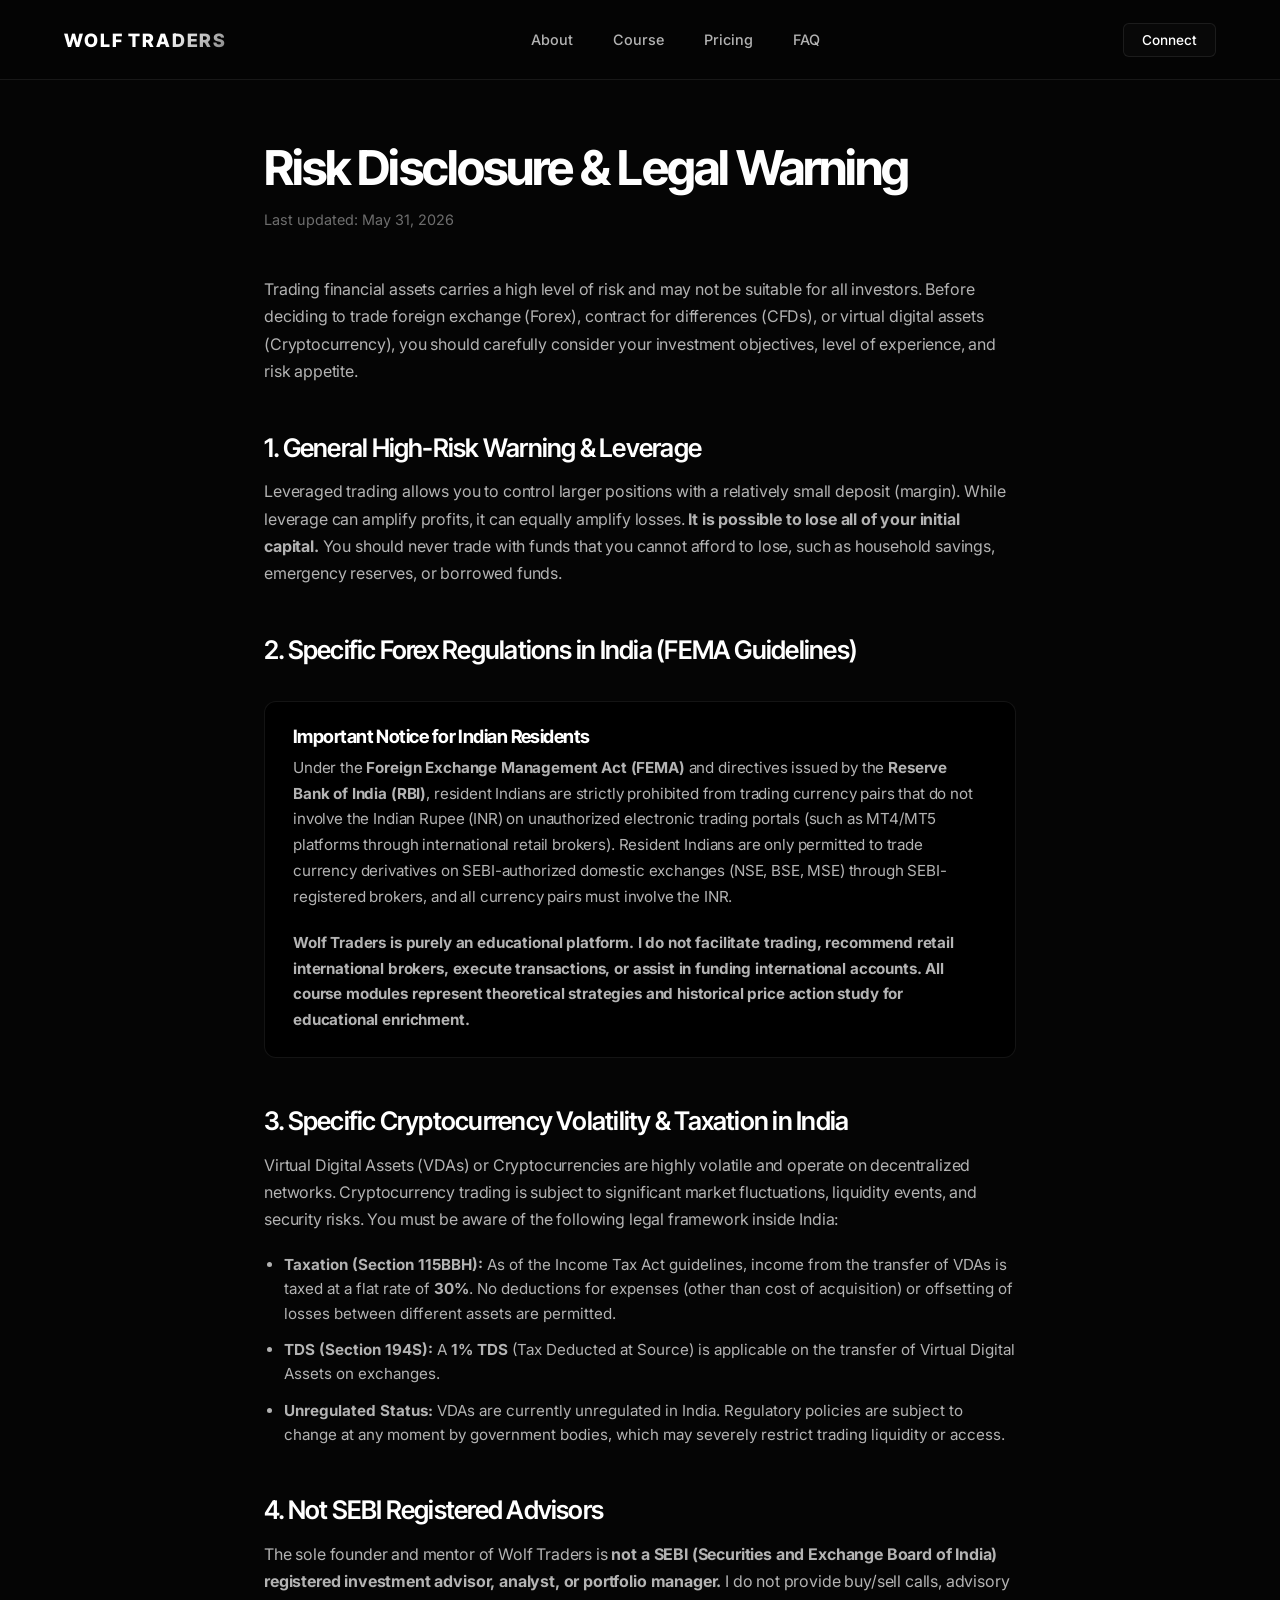
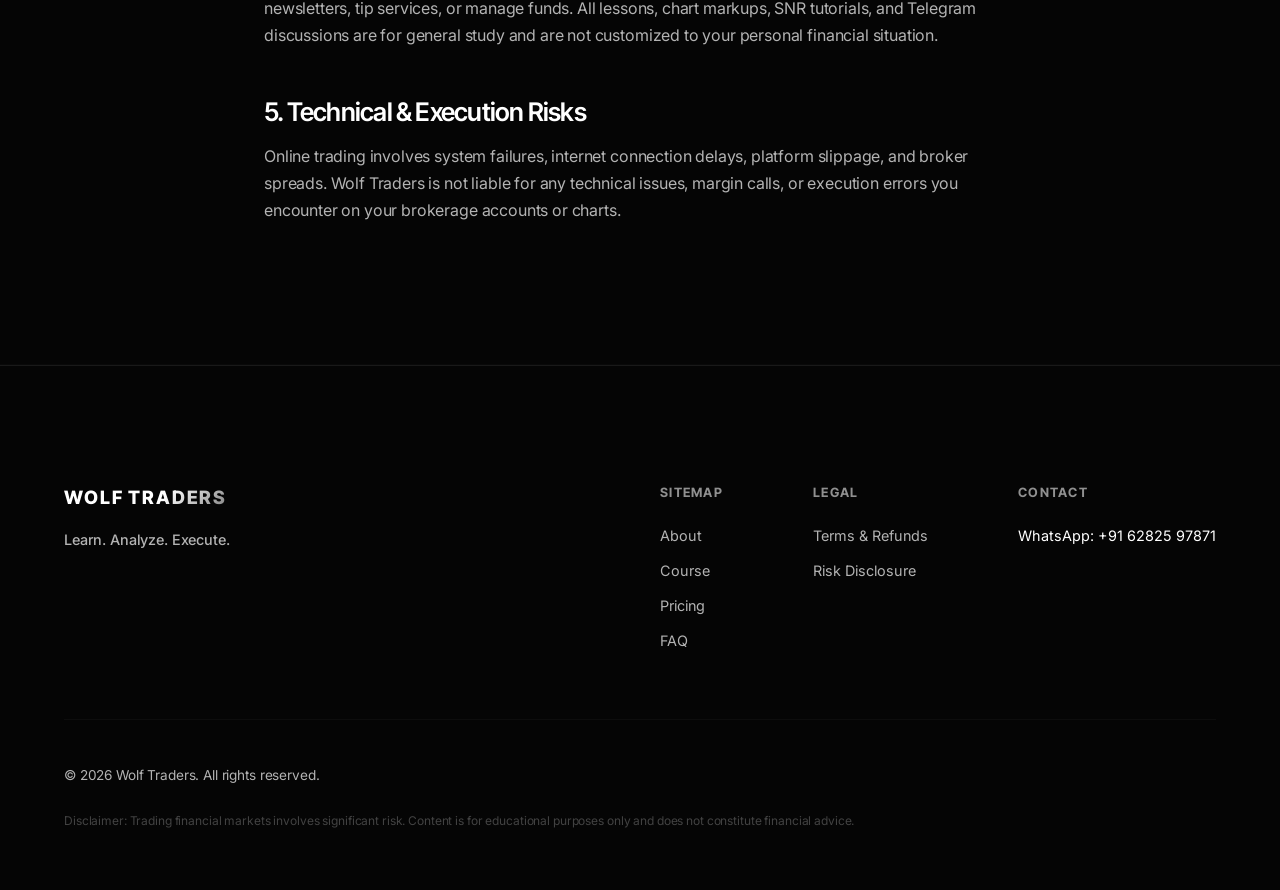
==== commit c01d123d: "Add files via upload" ====
--- a/risk-disclosure.html
+++ b/risk-disclosure.html
@@ -30,7 +30,7 @@
             </nav>
 
             <div class="nav-cta">
-                <a href="https://wa.me/916782597871?text=Hi,%20I%20have%20a%20question%20about%20your%20disclaimer." target="_blank" rel="noopener noreferrer" class="btn btn-nav">
+                <a href="https://wa.me/916282597871?text=Hi,%20I%20have%20a%20question%20about%20your%20disclaimer." target="_blank" rel="noopener noreferrer" class="btn btn-nav">
                     <span>Connect</span>
                 </a>
             </div>
@@ -97,7 +97,7 @@
                     </div>
                     <div class="footer-group">
                         <h5>Contact</h5>
-                        <span class="footer-info-item">WhatsApp: +91 67825 97871</span>
+                        <span class="footer-info-item">WhatsApp: +91 62825 97871</span>
                     </div>
                 </div>
             </div>
--- a/style.css
+++ b/style.css
@@ -249,8 +249,9 @@
     display: none;
     flex-direction: column;
     justify-content: space-between;
-    width: 20px;
-    height: 12px;
+    width: 44px;
+    height: 44px;
+    padding: 16px 12px;
     background: transparent;
     border: none;
     cursor: pointer;
@@ -619,82 +620,263 @@
     background-color: #FFFFFF;
 }
 
-/* Section 8: Pricing */
+/* Section 8: Pricing / Admission */
 .section-pricing {
     background-color: var(--bg-primary);
+    min-height: calc(100vh - var(--header-height));
+    display: flex;
+    align-items: center;
+    justify-content: center;
+    padding-top: calc(var(--header-height) + 60px);
+    padding-bottom: 80px;
+    position: relative;
     overflow: hidden;
-    border-top: 1px solid rgba(255, 255, 255, 0.02);
+}
+
+.section-pricing .section-header {
+    margin-left: auto;
+    margin-right: auto;
+    text-align: center;
+    margin-bottom: 48px;
 }
 
 .pricing-grid {
     position: relative;
     z-index: 1;
-    display: grid;
-    grid-template-columns: repeat(2, 1fr);
-    gap: 32px;
-    max-width: 960px;
+    display: flex;
+    justify-content: center;
+    max-width: 640px;
     margin: 0 auto;
-}
-
-.pricing-card {
-    background-color: #000000;
-    border: 1px solid var(--border-color);
+    width: 100%;
+}
+
+.obsidian-pass-card {
+    position: relative;
+    background: radial-gradient(130% 100% at 50% 0%, #0d0d0d 0%, #050505 100%);
+    border: 1px solid rgba(255, 255, 255, 0.08);
+    border-radius: 20px;
+    padding: 56px 48px;
+    overflow: hidden;
+    box-shadow: 0 40px 100px rgba(0, 0, 0, 0.8), inset 0 1px 0 rgba(255, 255, 255, 0.05);
+    transition: border-color 0.4s ease, box-shadow 0.4s ease;
+}
+
+.obsidian-pass-card:hover {
+    border-color: rgba(255, 255, 255, 0.16);
+    box-shadow: 0 50px 120px rgba(0, 0, 0, 0.9), 0 0 80px rgba(255, 255, 255, 0.02);
+}
+
+/* Conic Glowing Border Animation */
+.obsidian-pass-card.featured::before {
+    content: '';
+    position: absolute;
+    inset: -1px;
+    border-radius: 20px;
+    padding: 1px;
+    background: conic-gradient(from 0deg, transparent 40%, rgba(255, 255, 255, 0.2) 50%, transparent 60%);
+    -webkit-mask: linear-gradient(#fff 0 0) content-box, linear-gradient(#fff 0 0);
+    mask: linear-gradient(#fff 0 0) content-box, linear-gradient(#fff 0 0);
+    -webkit-mask-composite: xor;
+    mask-composite: exclude;
+    pointer-events: none;
+    z-index: 2;
+    animation: rotateConic 8s linear infinite;
+}
+
+@keyframes rotateConic {
+    0% { transform: rotate(0deg); }
+    100% { transform: rotate(360deg); }
+}
+
+.obsidian-header {
+    margin-bottom: 36px;
+    text-align: left;
+}
+
+.obsidian-badge-row {
+    display: flex;
+    align-items: center;
+    gap: 8px;
+    margin-bottom: 20px;
+    flex-wrap: wrap;
+}
+
+.obsidian-badge {
+    display: inline-block;
+    font-family: var(--font-heading);
+    font-size: 0.65rem;
+    font-weight: 700;
+    color: rgba(255, 255, 255, 0.5);
+    letter-spacing: 0.12em;
+    text-transform: uppercase;
+    border: 1px solid rgba(255, 255, 255, 0.08);
+    padding: 5px 10px;
+    border-radius: 4px;
+    background: rgba(255, 255, 255, 0.01);
+}
+
+.obsidian-badge-live {
+    display: inline-flex;
+    align-items: center;
+    gap: 6px;
+    font-family: var(--font-heading);
+    font-size: 0.65rem;
+    font-weight: 700;
+    color: #22C55E;
+    letter-spacing: 0.08em;
+    border: 1px solid rgba(34, 197, 94, 0.15);
+    padding: 5px 10px;
+    border-radius: 4px;
+    background: rgba(34, 197, 94, 0.03);
+}
+
+.live-dot {
+    width: 6px;
+    height: 6px;
+    background-color: #22C55E;
+    border-radius: 50%;
+    display: inline-block;
+    animation: livePulse 1.2s infinite alternate;
+}
+
+@keyframes livePulse {
+    0% { opacity: 0.35; transform: scale(0.9); }
+    100% { opacity: 1; transform: scale(1.1); }
+}
+
+.obsidian-header h3 {
+    font-size: 1.85rem;
+    font-weight: 800;
+    letter-spacing: -0.03em;
+    margin-bottom: 12px;
+    color: #FFFFFF;
+}
+
+.obsidian-description {
+    font-size: 0.95rem;
+    color: var(--text-secondary);
+    line-height: 1.6;
+    font-weight: 300;
+}
+
+.obsidian-price-block {
+    background-color: rgba(255, 255, 255, 0.01);
+    border: 1px solid rgba(255, 255, 255, 0.04);
     border-radius: 12px;
-    padding: 44px 36px;
+    padding: 24px;
+    margin-bottom: 32px;
+    position: relative;
     text-align: left;
-    display: flex;
-    flex-direction: column;
-    transition: background-color 0.3s ease, border-color 0.3s ease, box-shadow 0.3s ease;
-}
-
-.pricing-card:hover {
-    border-color: rgba(255, 255, 255, 0.12);
-    background-color: #0a0a0a;
-    box-shadow: 0 12px 30px rgba(0, 0, 0, 0.4);
-}
-
-.pricing-card .pricing-header-info h3 {
-    font-size: 1.6rem;
+}
+
+.price-label {
+    display: block;
+    font-size: 0.72rem;
+    font-weight: 700;
+    text-transform: uppercase;
+    letter-spacing: 0.08em;
+    color: #22C55E;
     margin-bottom: 8px;
-    text-align: left;
-}
-
-.pricing-card .pricing-header-info p {
-    font-size: 0.9rem;
-    color: var(--text-secondary);
-    margin: 0 0 32px 0;
-    max-width: 100%;
-    line-height: 1.5;
-    text-align: left;
-}
-
-.pricing-card .pricing-amount-block {
+    font-family: var(--font-heading);
+}
+
+.price-figure-row {
     display: flex;
     align-items: baseline;
-    justify-content: flex-start;
     gap: 6px;
-    margin-bottom: 32px;
-}
-
-.pricing-card .pricing-amount-block .currency {
+}
+
+.price-currency {
     font-family: var(--font-heading);
     font-size: 1.75rem;
-    font-weight: 500;
-}
-
-.pricing-card .pricing-amount-block .amount {
+    font-weight: 400;
+    color: #FFFFFF;
+}
+
+.price-value {
     font-family: var(--font-heading);
-    font-size: 3.5rem;
+    font-size: 3.75rem;
     font-weight: 800;
     line-height: 1;
-}
-
-.pricing-card .pricing-amount-block .period {
+    color: #FFFFFF;
+    letter-spacing: -0.02em;
+}
+
+.price-period {
     font-size: 0.95rem;
-    opacity: 0.6;
-}
-
-.pricing-card .pricing-includes-divider {
+    color: var(--text-secondary);
+    opacity: 0.7;
+    margin-left: 4px;
+}
+
+/* Sleek Invoice Receipt Style Value Stack */
+.receipt-ledger {
+    background-color: rgba(255, 255, 255, 0.015);
+    border: 1px dashed rgba(255, 255, 255, 0.12);
+    border-radius: 12px;
+    padding: 24px 28px;
+    margin-bottom: 36px;
+    position: relative;
+    text-align: left;
+}
+
+.receipt-ledger-title {
+    font-family: var(--font-heading);
+    font-size: 0.72rem;
+    font-weight: 750;
+    text-transform: uppercase;
+    letter-spacing: 0.1em;
+    color: rgba(255, 255, 255, 0.4);
+    margin-bottom: 18px;
+    border-bottom: 1px solid rgba(255, 255, 255, 0.06);
+    padding-bottom: 8px;
+}
+
+.receipt-ledger-row {
+    display: flex;
+    justify-content: space-between;
+    align-items: center;
+    font-size: 0.88rem;
+    color: var(--text-secondary);
+    margin-bottom: 10px;
+}
+
+.receipt-ledger-row .ledger-value {
+    font-weight: 550;
+    opacity: 0.65;
+    text-decoration: line-through;
+}
+
+.receipt-ledger-divider {
+    height: 1px;
+    background-color: rgba(255, 255, 255, 0.06);
+    margin: 14px 0;
+}
+
+.receipt-ledger-row.total-row {
+    color: #FFFFFF;
+    font-weight: 700;
+    font-size: 0.92rem;
+}
+
+.receipt-ledger-row.total-row .ledger-value {
+    text-decoration: none;
+    font-size: 1.05rem;
+    opacity: 1;
+}
+
+.receipt-ledger-row.subsidy-row {
+    color: #22C55E;
+    font-weight: 600;
+    font-size: 0.85rem;
+}
+
+.receipt-ledger-row.subsidy-row .ledger-value {
+    text-decoration: none;
+    opacity: 1;
+}
+
+.pricing-includes-divider {
     font-family: var(--font-heading);
     font-size: 0.7rem;
     font-weight: 600;
@@ -708,44 +890,107 @@
     opacity: 0.6;
 }
 
-.pricing-card .pricing-includes-divider::before {
+.pricing-includes-divider::before {
     display: none;
 }
 
-.pricing-card .pricing-includes-divider::after {
+.pricing-includes-divider::after {
     content: '';
     flex-grow: 1;
     height: 1px;
     background-color: var(--border-color);
 }
 
-.pricing-card .pricing-features {
+/* Clean inclusion checklist list style */
+.clean-inclusion-list {
     list-style: none;
+    padding: 0;
+    margin: 0 0 36px 0;
     display: flex;
     flex-direction: column;
-    gap: 18px;
-    margin: 0 0 44px 0;
-    padding: 0;
-    max-width: 100%;
+    gap: 14px;
     text-align: left;
 }
 
-.pricing-card .pricing-features li {
-    display: flex;
-    align-items: flex-start;
+.clean-inclusion-list li {
+    display: flex;
+    align-items: center;
     gap: 12px;
-    font-size: 0.9rem;
-    color: var(--text-secondary);
-    line-height: 1.4;
-}
-
-.pricing-card .pricing-features li svg {
-    margin-top: 2px;
+    font-size: 0.92rem;
+    color: var(--text-secondary);
+}
+
+.clean-inclusion-list li strong {
+    color: #FFFFFF;
+    font-weight: 600;
+}
+
+.checkmark-icon {
     flex-shrink: 0;
 }
 
-.pricing-check-icon {
-    color: #FFFFFF;
+/* Button style */
+.btn-obsidian {
+    background: #FFFFFF !important;
+    color: #000000 !important;
+    border: none !important;
+    font-size: 1rem !important;
+    font-weight: 750 !important;
+    padding: 18px 32px !important;
+    border-radius: 14px !important;
+    box-shadow: 0 8px 30px rgba(255, 255, 255, 0.12) !important;
+    transition: all 0.3s cubic-bezier(0.16, 1, 0.3, 1) !important;
+    display: inline-flex;
+    align-items: center;
+    justify-content: center;
+    gap: 10px;
+    width: 100%;
+    cursor: pointer;
+}
+
+.btn-obsidian:hover {
+    transform: translateY(-3px) scale(1.015) !important;
+    box-shadow: 0 16px 40px rgba(255, 255, 255, 0.25) !important;
+    background-color: #FFFFFF !important;
+}
+
+.btn-obsidian:active {
+    transform: translateY(-1px) scale(0.995) !important;
+}
+
+.btn-syllabus-link {
+    background: rgba(255, 255, 255, 0.03) !important;
+    color: #FFFFFF !important;
+    border: 1px solid rgba(255, 255, 255, 0.08) !important;
+    font-size: 0.92rem !important;
+    font-weight: 600 !important;
+    padding: 14px 28px !important;
+    border-radius: 12px !important;
+    transition: all 0.3s ease !important;
+}
+
+.btn-syllabus-link:hover {
+    background: rgba(255, 255, 255, 0.06) !important;
+    border-color: rgba(255, 255, 255, 0.16) !important;
+    color: #FFFFFF !important;
+}
+
+.pricing-secure-info {
+    display: flex;
+    justify-content: center;
+    gap: 20px;
+    margin-top: 18px;
+    opacity: 0.75;
+    flex-wrap: wrap;
+}
+
+.secure-item {
+    font-size: 0.72rem;
+    color: var(--text-secondary);
+    display: inline-flex;
+    align-items: center;
+    gap: 5px;
+    font-weight: 500;
 }
 
 /* Section 9: FAQ */
@@ -983,6 +1228,7 @@
         flex-direction: column;
         align-items: center;
         gap: 12px;
+        margin-bottom: 48px;
     }
 
     .hero-actions .btn {
@@ -1000,14 +1246,17 @@
         left: 0;
         width: 100%;
         height: calc(100vh - var(--header-height));
-        background-color: var(--bg-primary);
+        background-color: rgba(5, 5, 5, 0.96);
+        backdrop-filter: blur(16px);
+        -webkit-backdrop-filter: blur(16px);
         flex-direction: column;
-        align-items: flex-start;
-        padding: 40px 24px;
+        align-items: center;
+        justify-content: center;
+        padding: 0;
         gap: 28px;
-        transform: translateY(-100%);
+        transform: translateY(-15px);
         opacity: 0;
-        transition: transform 0.5s cubic-bezier(0.16, 1, 0.3, 1), opacity 0.5s cubic-bezier(0.16, 1, 0.3, 1);
+        transition: transform 0.4s cubic-bezier(0.16, 1, 0.3, 1), opacity 0.4s cubic-bezier(0.16, 1, 0.3, 1);
         z-index: 1000;
         border-top: 1px solid var(--border-color);
         pointer-events: none;
@@ -1019,6 +1268,10 @@
         pointer-events: auto;
     }
 
+    .footer-nav-groups {
+        gap: 40px;
+    }
+
     .nav-cta {
         display: none;
     }
@@ -1129,16 +1382,33 @@
         padding: 32px 20px;
     }
 
+    .section-pricing {
+        padding-top: calc(var(--header-height) + 32px);
+        padding-bottom: 48px;
+        min-height: auto;
+    }
+
     .pricing-card {
         padding: 32px 20px;
-    }
-
-    .pricing-card .pricing-header-info h3 {
-        font-size: 1.4rem;
-    }
-
-    .pricing-card .pricing-amount-block .amount {
+        border-radius: 16px;
+    }
+
+    .pricing-card.featured::before {
+        border-radius: 16px;
+    }
+
+    .price-value {
         font-size: 2.85rem;
+    }
+
+    .receipt-ledger {
+        padding: 16px 18px;
+        margin-bottom: 28px;
+    }
+
+    .pass-pillars-grid {
+        gap: 16px;
+        margin-bottom: 28px;
     }
 
     .policy-content h1 {
@@ -1268,6 +1538,10 @@
         transform: scale(1);
         margin-top: 12px;
     }
+    .pricing-features-grid {
+        grid-template-columns: 1fr;
+        gap: 14px;
+    }
 }
 
 /* =============================================================
@@ -1279,7 +1553,7 @@
     left: 0;
     width: 100%;
     height: 100%;
-    background-color: rgba(5, 5, 5, 0.9);
+    background-color: rgba(0, 0, 0, 0.85);
     backdrop-filter: blur(12px);
     -webkit-backdrop-filter: blur(12px);
     display: flex;
@@ -1288,7 +1562,7 @@
     z-index: 10000;
     opacity: 0;
     pointer-events: none;
-    transition: opacity 0.4s cubic-bezier(0.16, 1, 0.3, 1);
+    transition: opacity 0.3s cubic-bezier(0.16, 1, 0.3, 1);
 }
 
 .modal-overlay.active {
@@ -1296,213 +1570,584 @@
     pointer-events: auto;
 }
 
-.modal-card {
-    background-color: #0c0c0c;
-    border: 1px solid var(--border-color);
-    border-radius: 16px;
-    width: 90%;
-    max-width: 440px;
-    padding: 36px 32px;
+.checkout-modal-card {
+    background-color: #121212 !important;
+    border: 1px solid #262626 !important;
+    border-radius: 16px !important;
+    padding: 0 !important;
+    overflow: hidden;
+    max-width: 660px !important;
+    width: 100%;
     position: relative;
-    transform: translateY(20px);
-    transition: transform 0.4s cubic-bezier(0.16, 1, 0.3, 1);
-    box-shadow: 0 24px 60px rgba(0, 0, 0, 0.8);
-}
-
-.modal-overlay.active .modal-card {
+    box-shadow: 0 20px 50px rgba(0, 0, 0, 0.5) !important;
+    transform: translateY(15px);
+    transition: transform 0.3s cubic-bezier(0.16, 1, 0.3, 1);
+}
+
+.modal-overlay.active .checkout-modal-card {
     transform: translateY(0);
 }
 
-.modal-close-btn {
+.checkout-modal-card .modal-close-btn {
     position: absolute;
-    top: 20px;
-    right: 20px;
-    background: transparent;
+    top: 18px;
+    right: 18px;
+    background: none;
     border: none;
-    color: var(--text-secondary);
-    font-size: 1.8rem;
+    color: #888888;
+    font-size: 1.5rem;
     cursor: pointer;
+    opacity: 0.6;
+    transition: opacity 0.2s;
+    z-index: 10;
     line-height: 1;
-    transition: color 0.2s ease;
-}
-
-.modal-close-btn:hover {
+}
+
+.checkout-modal-card .modal-close-btn:hover {
+    opacity: 1;
     color: #FFFFFF;
 }
 
-.modal-header {
-    text-align: center;
-    margin-bottom: 28px;
-}
-
-.modal-badge {
-    display: inline-block;
-    background-color: rgba(255, 255, 255, 0.04);
-    color: var(--text-secondary);
-    border: 1px solid var(--border-color);
-    font-size: 0.7rem;
-    font-weight: 600;
-    text-transform: uppercase;
-    letter-spacing: 0.08em;
-    padding: 4px 12px;
-    border-radius: 99px;
-    margin-bottom: 12px;
-}
-
-.modal-header h3 {
-    font-size: 1.45rem;
-    font-weight: 700;
-    margin-bottom: 8px;
-}
-
-.modal-price-block {
-    display: flex;
-    align-items: baseline;
+.checkout-header {
+    display: flex;
+    align-items: center;
+    justify-content: space-between;
+    padding: 20px 24px;
+    background-color: #0A0A0A;
+    border-bottom: 1px solid #262626;
+}
+
+.checkout-merchant {
+    display: flex;
+    align-items: center;
+    gap: 12px;
+}
+
+.checkout-avatar {
+    display: flex;
+    align-items: center;
     justify-content: center;
-    gap: 4px;
-}
-
-.modal-price-block .currency {
-    font-size: 1.25rem;
-    font-weight: 500;
-}
-
-.modal-price-block #modal-plan-amount {
-    font-family: var(--font-heading);
-    font-size: 2.25rem;
-    font-weight: 800;
-    line-height: 1;
-}
-
-.modal-price-block .period {
-    font-size: 0.85rem;
-    opacity: 0.6;
-}
-
-/* Modal Body */
-.qr-container {
-    text-align: center;
-    margin-bottom: 28px;
-}
-
-.qr-instruction {
-    font-size: 0.85rem;
-    color: var(--text-secondary);
-    margin-bottom: 16px;
-    line-height: 1.45;
-}
-
-.qr-wrapper {
-    background-color: #FFFFFF;
-    padding: 16px;
-    border-radius: 12px;
-    display: inline-block;
-    box-shadow: 0 4px 20px rgba(255, 255, 255, 0.05);
-}
-
-.qr-wrapper img {
-    display: block;
-    width: 180px;
-    height: 180px;
-}
-
-.mobile-upi-pay-wrapper {
-    display: block;
-    margin-bottom: 28px;
-    text-align: center;
-}
-
-/* Screenshot instruction area */
-.screenshot-instruction-wrapper {
-    background-color: rgba(255, 255, 255, 0.02);
-    border: 1px dashed var(--border-color);
-    border-radius: 12px;
-    padding: 18px;
-    margin-bottom: 28px;
-    text-align: center;
-}
-
-.screenshot-title {
-    font-size: 0.9rem;
-    font-weight: 600;
-    color: var(--text-primary);
-    margin-bottom: 8px;
-    letter-spacing: -0.01em;
-}
-
-.screenshot-desc {
-    font-size: 0.8rem;
-    color: var(--text-secondary);
-    line-height: 1.5;
-}
-
-/* UPI App Buttons Grid for Mobile */
-.upi-apps-grid {
-    display: flex;
-    flex-direction: column;
-    gap: 12px;
-    margin-bottom: 16px;
-}
-
-.btn-upi-app {
-    font-size: 0.9rem;
-    font-weight: 600;
-    padding: 14px 20px;
-    border-radius: 8px;
-    display: flex;
-    align-items: center;
-    justify-content: center;
-    transition: var(--transition-smooth);
-    border: none;
-    cursor: pointer;
-}
-
-.btn-gpay {
+    width: 36px;
+    height: 36px;
     background-color: #FFFFFF;
     color: #000000;
-    border: 1px solid var(--border-color);
-}
-
-.btn-gpay:hover {
-    background-color: #f5f5f5;
-}
-
-.btn-phonepe {
-    background-color: #5f259f;
+    font-weight: 800;
+    font-size: 1.1rem;
+    border-radius: 8px;
+    font-family: var(--font-heading);
+}
+
+.checkout-merchant-info h4 {
+    font-size: 0.95rem;
+    font-weight: 700;
     color: #FFFFFF;
-}
-
-.btn-phonepe:hover {
-    background-color: #4f1d85;
-}
-
-.btn-paytm {
-    background-color: #00baf2;
+    margin: 0;
+    letter-spacing: 0.02em;
+}
+
+.secure-tag {
+    display: inline-flex;
+    align-items: center;
+    gap: 4px;
+    font-size: 0.68rem;
+    color: #888888;
+    margin-top: 2px;
+}
+
+.lock-icon {
+    color: #22C55E;
+}
+
+.checkout-amount-block {
+    text-align: right;
+}
+
+.checkout-plan-name {
+    font-size: 0.68rem;
+    text-transform: uppercase;
+    letter-spacing: 0.05em;
+    color: #888888;
+    font-weight: 600;
+}
+
+.checkout-price {
+    font-size: 1.25rem;
+    font-weight: 800;
     color: #FFFFFF;
-}
-
-.btn-paytm:hover {
-    background-color: #00a4d5;
-}
-
-/* Button States */
+    margin-top: 2px;
+    font-family: var(--font-heading);
+}
+
+.checkout-timer-banner {
+    background-color: rgba(239, 68, 68, 0.03);
+    border-bottom: 1px solid rgba(239, 68, 68, 0.08);
+    padding: 8px 24px;
+    font-size: 0.75rem;
+    color: #EF4444;
+    text-align: left;
+    font-weight: 500;
+    display: flex;
+    align-items: center;
+    gap: 8px;
+}
+
+.timer-dot {
+    width: 6px;
+    height: 6px;
+    background-color: #EF4444;
+    border-radius: 50%;
+    display: inline-block;
+    animation: timerPulse 1s infinite alternate;
+}
+
+@keyframes timerPulse {
+    0% { opacity: 0.4; }
+    100% { opacity: 1; }
+}
+
+.checkout-body {
+    padding: 24px !important;
+}
+
+.checkout-grid {
+    display: grid;
+    grid-template-columns: 1fr 1.2fr;
+    gap: 28px;
+    margin-bottom: 24px;
+}
+
+/* Left Column: QR Code Scanner */
+.checkout-qr-column {
+    display: flex;
+    flex-direction: column;
+    align-items: center;
+    justify-content: center;
+    border-right: 1px solid #262626;
+    padding-right: 28px;
+}
+
+.qr-container-frame {
+    background-color: #FFFFFF;
+    padding: 12px;
+    border-radius: 12px;
+    position: relative;
+    display: inline-block;
+    box-shadow: 0 4px 20px rgba(0, 0, 0, 0.2);
+}
+
+.frame-corner {
+    display: none; /* Removed AI corner elements for a cleaner, high-end feel */
+}
+
+.qr-inner-wrapper {
+    display: block;
+    overflow: hidden;
+    border-radius: 6px;
+}
+
+.qr-inner-wrapper img {
+    display: block;
+    width: 148px;
+    height: 148px;
+}
+
+.qr-instruction-text {
+    font-size: 0.7rem;
+    color: #888888;
+    margin-top: 12px;
+    line-height: 1.4;
+    text-align: center;
+}
+
+/* Right Column: VPA & App Actions */
+.checkout-payment-column {
+    display: flex;
+    flex-direction: column;
+    gap: 18px;
+    justify-content: center;
+}
+
+.checkout-section {
+    display: flex;
+    flex-direction: column;
+    gap: 6px;
+}
+
+.section-label {
+    font-size: 0.68rem;
+    text-transform: uppercase;
+    letter-spacing: 0.06em;
+    color: #888888;
+    font-weight: 700;
+}
+
+.upi-copy-card {
+    display: flex;
+    align-items: center;
+    justify-content: space-between;
+    padding: 12px 14px;
+    background-color: #1A1A1A;
+    border: 1px solid #262626;
+    border-radius: 10px;
+    transition: all 0.2s ease;
+    cursor: pointer;
+}
+
+.upi-copy-card:hover {
+    border-color: #3d3d3d;
+    background-color: #222222;
+}
+
+.upi-vpa-details {
+    display: flex;
+    flex-direction: column;
+    text-align: left;
+}
+
+.vpa-address {
+    font-size: 0.85rem;
+    font-weight: 600;
+    color: #FFFFFF;
+    letter-spacing: 0.01em;
+}
+
+.vpa-sub {
+    font-size: 0.68rem;
+    color: #888888;
+    margin-top: 2px;
+}
+
+.vpa-copy-action {
+    display: flex;
+    align-items: center;
+    gap: 5px;
+    padding: 5px 10px;
+    border-radius: 6px;
+    border: 1px solid #333333;
+    background-color: #262626;
+    color: #FFFFFF;
+    cursor: pointer;
+    font-size: 0.72rem;
+    font-weight: 600;
+    transition: all 0.2s ease;
+}
+
+.upi-copy-card:hover .vpa-copy-action {
+    background-color: #FFFFFF;
+    color: #000000;
+    border-color: #FFFFFF;
+}
+
+.vpa-copy-action.copied {
+    background-color: #22C55E !important;
+    color: #FFFFFF !important;
+    border-color: #22C55E !important;
+}
+
+.direct-upi-btn {
+    width: 100%;
+    padding: 12px 16px !important;
+    border-radius: 10px !important;
+    font-size: 0.88rem !important;
+    font-weight: 700 !important;
+    background-color: #FFFFFF !important;
+    color: #000000 !important;
+    border: none !important;
+    display: inline-flex;
+    align-items: center;
+    justify-content: center;
+    gap: 8px;
+    cursor: pointer;
+    transition: all 0.2s ease !important;
+}
+
+.direct-upi-btn:hover {
+    background-color: #E6E6E6 !important;
+    transform: translateY(-1px) !important;
+}
+
+/* UPI App Brand Indicators row */
+.upi-app-icons-row {
+    display: flex;
+    gap: 8px;
+    margin-top: 8px;
+    justify-content: flex-start;
+    flex-wrap: wrap;
+}
+
+.upi-brand-pill {
+    display: inline-flex;
+    align-items: center;
+    gap: 6px;
+    font-size: 0.68rem;
+    font-weight: 600;
+    color: #888888;
+    background-color: #1A1A1A;
+    border: 1px solid #262626;
+    padding: 5px 10px;
+    border-radius: 6px;
+}
+
+.brand-dot {
+    width: 6px;
+    height: 6px;
+    border-radius: 50%;
+    display: inline-block;
+    flex-shrink: 0;
+}
+
+.brand-dot.gpay { background-color: #4285F4; }
+.brand-dot.phonepe { background-color: #5F259F; }
+.brand-dot.paytm { background-color: #00B9F5; }
+.brand-dot.bhim { background-color: #F05A28; }
+
+.checkout-guide-steps {
+    font-size: 0.72rem;
+    color: #888888;
+    line-height: 1.5;
+    padding-left: 15px;
+    margin: 0;
+    text-align: left;
+}
+
+.checkout-guide-steps li {
+    margin-bottom: 4px;
+}
+
+/* Trust Footer */
+.checkout-trust-footer {
+    display: flex;
+    align-items: center;
+    justify-content: space-between;
+    border-top: 1px solid #262626;
+    padding-top: 14px;
+    margin-top: 6px;
+}
+
+.trust-badge-item {
+    display: flex;
+    align-items: center;
+    gap: 5px;
+    font-size: 0.68rem;
+    color: #888888;
+    font-weight: 500;
+}
+
+.trust-svg-icon {
+    flex-shrink: 0;
+}
+
+/* Modal Bottom Action */
+.checkout-footer {
+    padding: 0 24px 24px 24px !important;
+    border: none !important;
+    background: transparent !important;
+}
+
+.checkout-submit-btn {
+    width: 100%;
+    padding: 14px 20px !important;
+    border-radius: 10px !important;
+    background-color: #22C55E !important; /* WhatsApp Green */
+    border: none !important;
+    color: #FFFFFF !important;
+    font-size: 0.92rem !important;
+    font-weight: 750 !important;
+    transition: all 0.2s ease !important;
+    box-shadow: 0 4px 12px rgba(34, 197, 94, 0.2) !important;
+    cursor: pointer;
+    display: flex;
+    align-items: center;
+    justify-content: center;
+    gap: 8px;
+}
+
+.checkout-submit-btn:hover {
+    background-color: #1E9E4B !important;
+    box-shadow: 0 6px 16px rgba(34, 197, 94, 0.3) !important;
+}
+
+.checkout-submit-btn:active {
+    transform: scale(0.985);
+}
+
+/* Copy Toast Alert Banner */
+.copy-toast {
+    position: fixed;
+    bottom: 28px;
+    left: 50%;
+    transform: translateX(-50%) translateY(20px);
+    background-color: #FFFFFF;
+    color: #000000;
+    padding: 10px 20px;
+    border-radius: 30px;
+    font-size: 0.8rem;
+    font-weight: 600;
+    box-shadow: 0 8px 30px rgba(0, 0, 0, 0.5);
+    z-index: 100000;
+    opacity: 0;
+    pointer-events: none;
+    transition: all 0.35s cubic-bezier(0.16, 1, 0.3, 1);
+}
+
+.copy-toast.show {
+    opacity: 1;
+    transform: translateX(-50%) translateY(0);
+}
+
+/* Responsive Handling */
+@media (max-width: 640px) {
+    .checkout-modal-card {
+        max-width: 92% !important;
+        margin: 16px;
+        border-radius: 14px !important;
+    }
+    .checkout-grid {
+        grid-template-columns: 1fr;
+        gap: 20px;
+        margin-bottom: 16px;
+    }
+    .checkout-qr-column {
+        display: none; /* Hide QR on mobile viewports since they pay via app links */
+    }
+    .checkout-trust-footer {
+        flex-direction: row;
+        flex-wrap: wrap;
+        gap: 12px;
+        justify-content: center;
+    }
+    .checkout-header {
+        padding: 16px 20px;
+    }
+    .checkout-body {
+        padding: 20px !important;
+    }
+    .checkout-footer {
+        padding: 0 20px 20px 20px !important;
+    }
+}
+
 button:disabled {
     opacity: 0.35;
     cursor: not-allowed;
     pointer-events: none;
 }
 
-/* Media Query to show/hide QR Code and UPI Intent Button */
-@media (max-width: 600px) {
-    .qr-container {
-        display: none; /* Hide QR code on mobile devices */
-    }
-    .mobile-upi-pay-wrapper {
-        display: block; /* Show direct payment button on mobile */
-    }
-    .modal-card {
-        padding: 28px 24px;
-    }
-}
-
-
+/* =============================================================
+   Syllabus Page Styles
+   ============================================================= */
+.syllabus-outline-list {
+    display: flex;
+    flex-direction: column;
+    gap: 24px;
+    margin-top: 32px;
+}
+
+.syllabus-module-card {
+    background-color: rgba(255, 255, 255, 0.01);
+    border: 1px solid var(--border-color);
+    border-radius: 16px;
+    padding: 36px 40px;
+    transition: var(--transition-smooth);
+    position: relative;
+    overflow: hidden;
+    text-align: left;
+}
+
+.syllabus-module-card:hover {
+    border-color: rgba(255, 255, 255, 0.16);
+    background-color: rgba(255, 255, 255, 0.02);
+    transform: translateY(-2px);
+    box-shadow: 0 12px 30px rgba(0, 0, 0, 0.4);
+}
+
+.module-card-header {
+    display: flex;
+    align-items: center;
+    gap: 16px;
+    margin-bottom: 16px;
+    flex-wrap: wrap;
+}
+
+.module-card-num {
+    font-family: var(--font-heading);
+    font-size: 0.72rem;
+    font-weight: 700;
+    color: var(--text-secondary);
+    opacity: 0.6;
+    letter-spacing: 0.1em;
+    border: 1px solid var(--border-color);
+    padding: 4px 10px;
+    border-radius: 4px;
+    background-color: rgba(255, 255, 255, 0.02);
+}
+
+.syllabus-module-card h2 {
+    font-size: 1.45rem;
+    font-weight: 750;
+    margin: 0;
+    letter-spacing: -0.02em;
+    color: #FFFFFF;
+}
+
+.syllabus-module-card p {
+    font-size: 0.95rem;
+    color: var(--text-secondary);
+    line-height: 1.6;
+    margin-bottom: 20px;
+    font-weight: 350;
+}
+
+.module-lessons {
+    list-style: none;
+    padding: 0;
+    margin: 0;
+    display: flex;
+    flex-direction: column;
+    gap: 10px;
+    border-top: 1px solid rgba(255, 255, 255, 0.05);
+    padding-top: 20px;
+}
+
+.module-lessons li {
+    display: flex;
+    align-items: center;
+    gap: 10px;
+    font-size: 0.88rem;
+    color: var(--text-secondary);
+    opacity: 0.95;
+}
+
+.module-lessons li::before {
+    content: '';
+    display: inline-block;
+    width: 4px;
+    height: 4px;
+    background-color: #FFFFFF;
+    border-radius: 50%;
+    flex-shrink: 0;
+    opacity: 0.5;
+}
+
+.glowing-module-tag {
+    font-family: var(--font-heading);
+    font-size: 0.65rem;
+    font-weight: 700;
+    color: #22C55E;
+    background-color: rgba(34, 197, 94, 0.05);
+    border: 1px solid rgba(34, 197, 94, 0.15);
+    padding: 4px 10px;
+    border-radius: 4px;
+    letter-spacing: 0.05em;
+    text-transform: uppercase;
+}
+
+@media (max-width: 480px) {
+    .syllabus-module-card {
+        padding: 28px 20px;
+        border-radius: 12px;
+    }
+    .syllabus-module-card h2 {
+        font-size: 1.2rem;
+    }
+}
